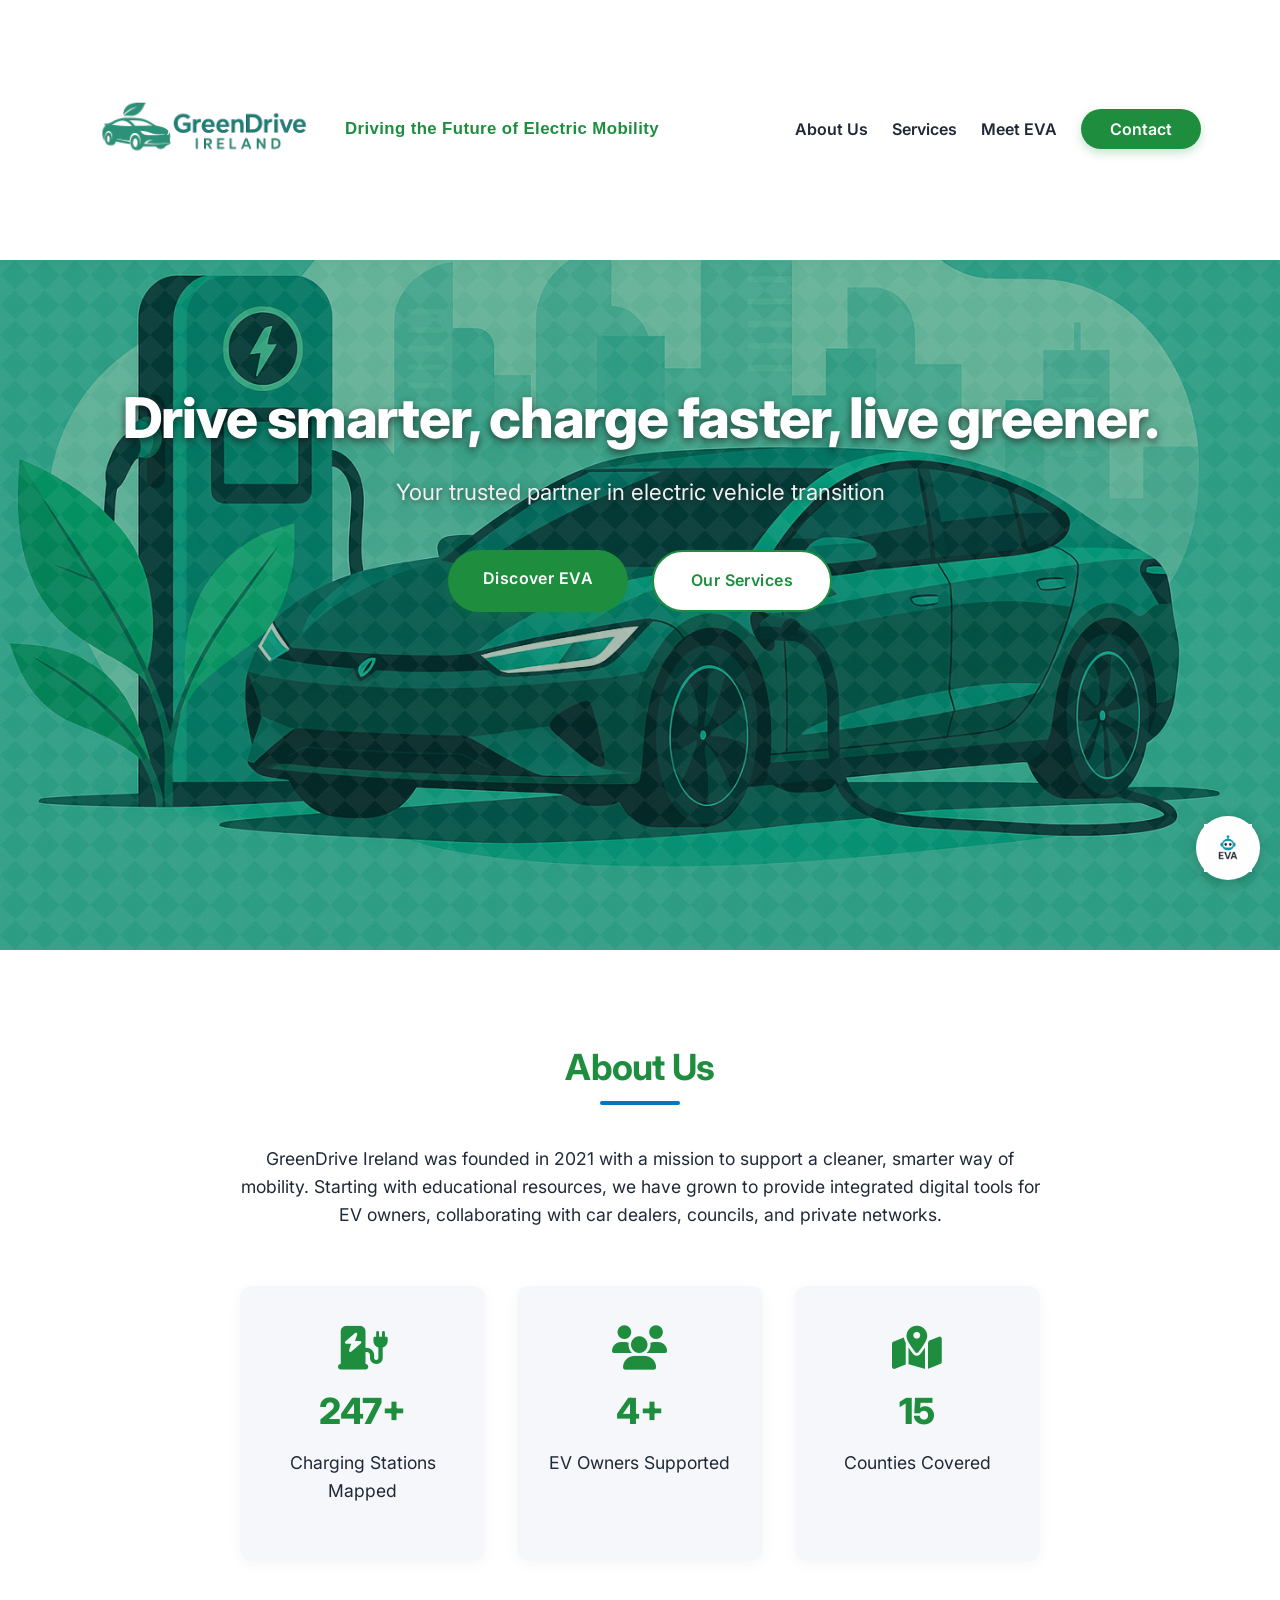
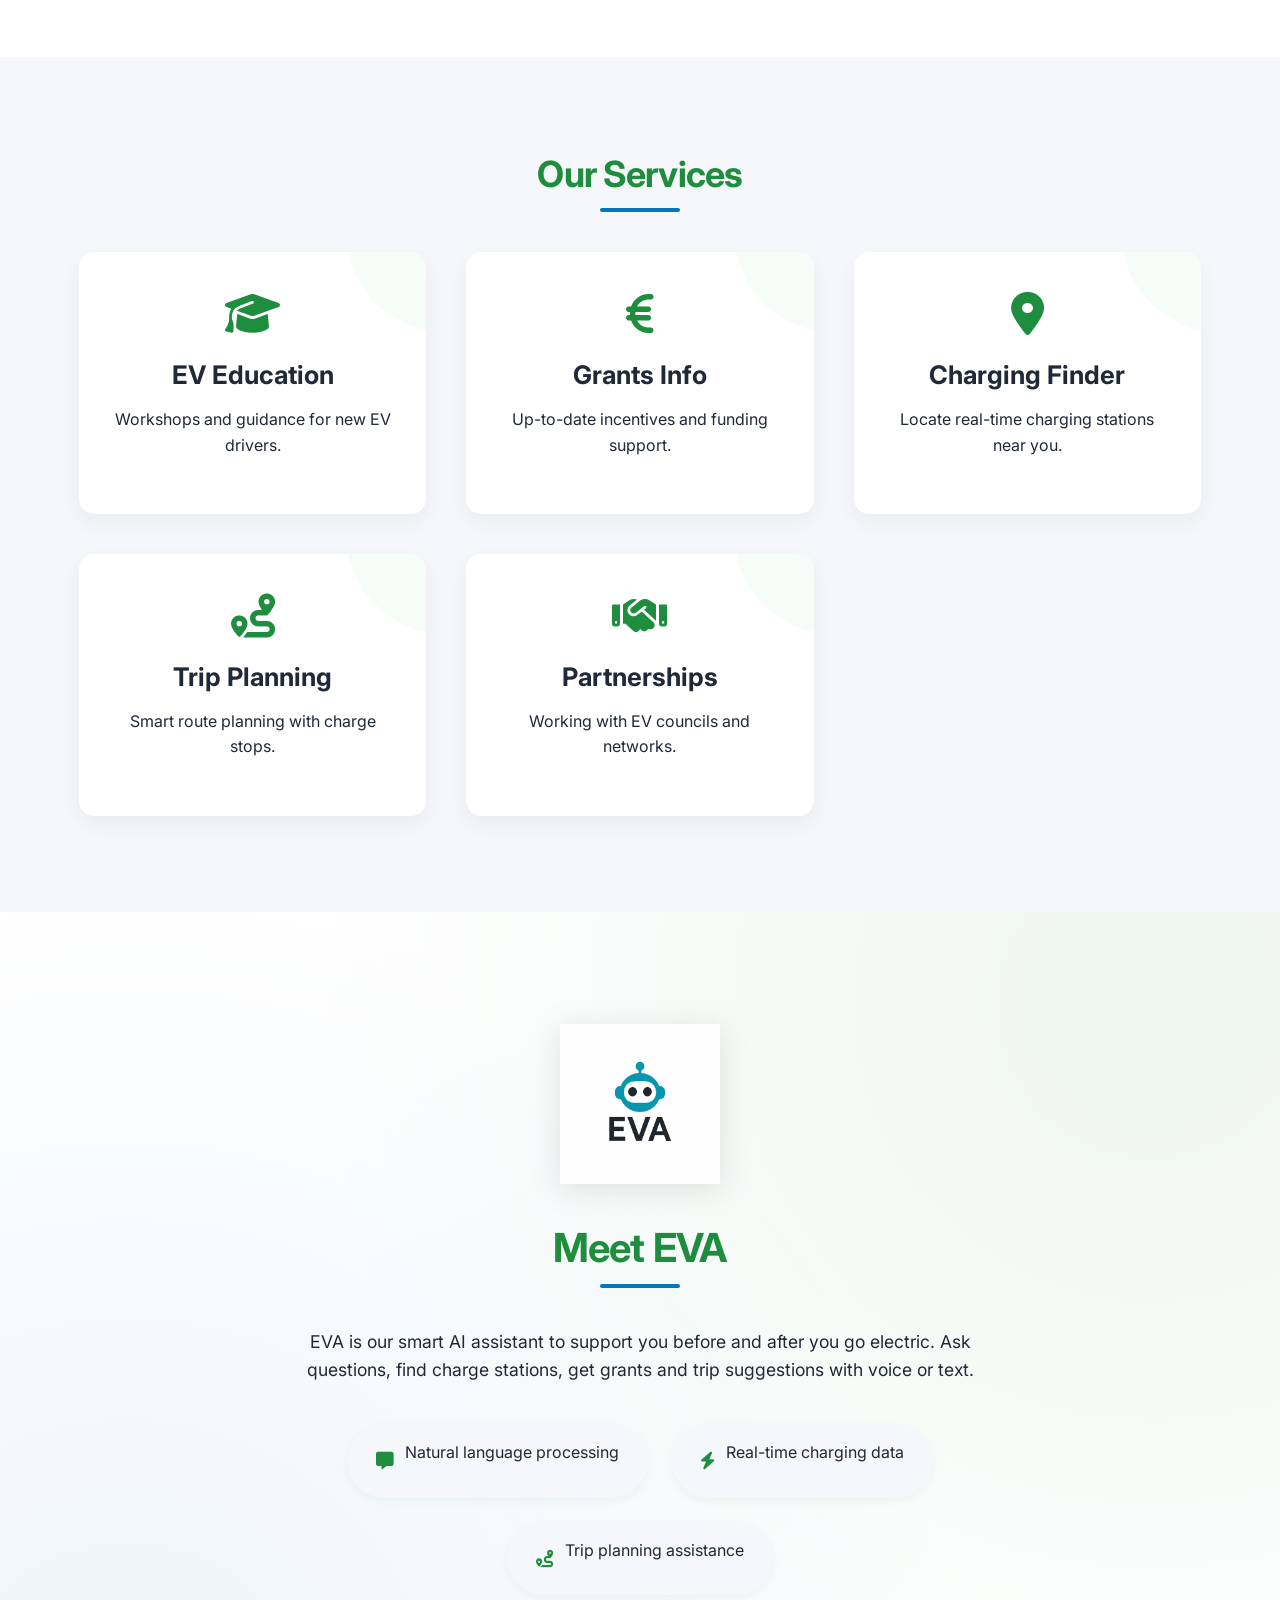
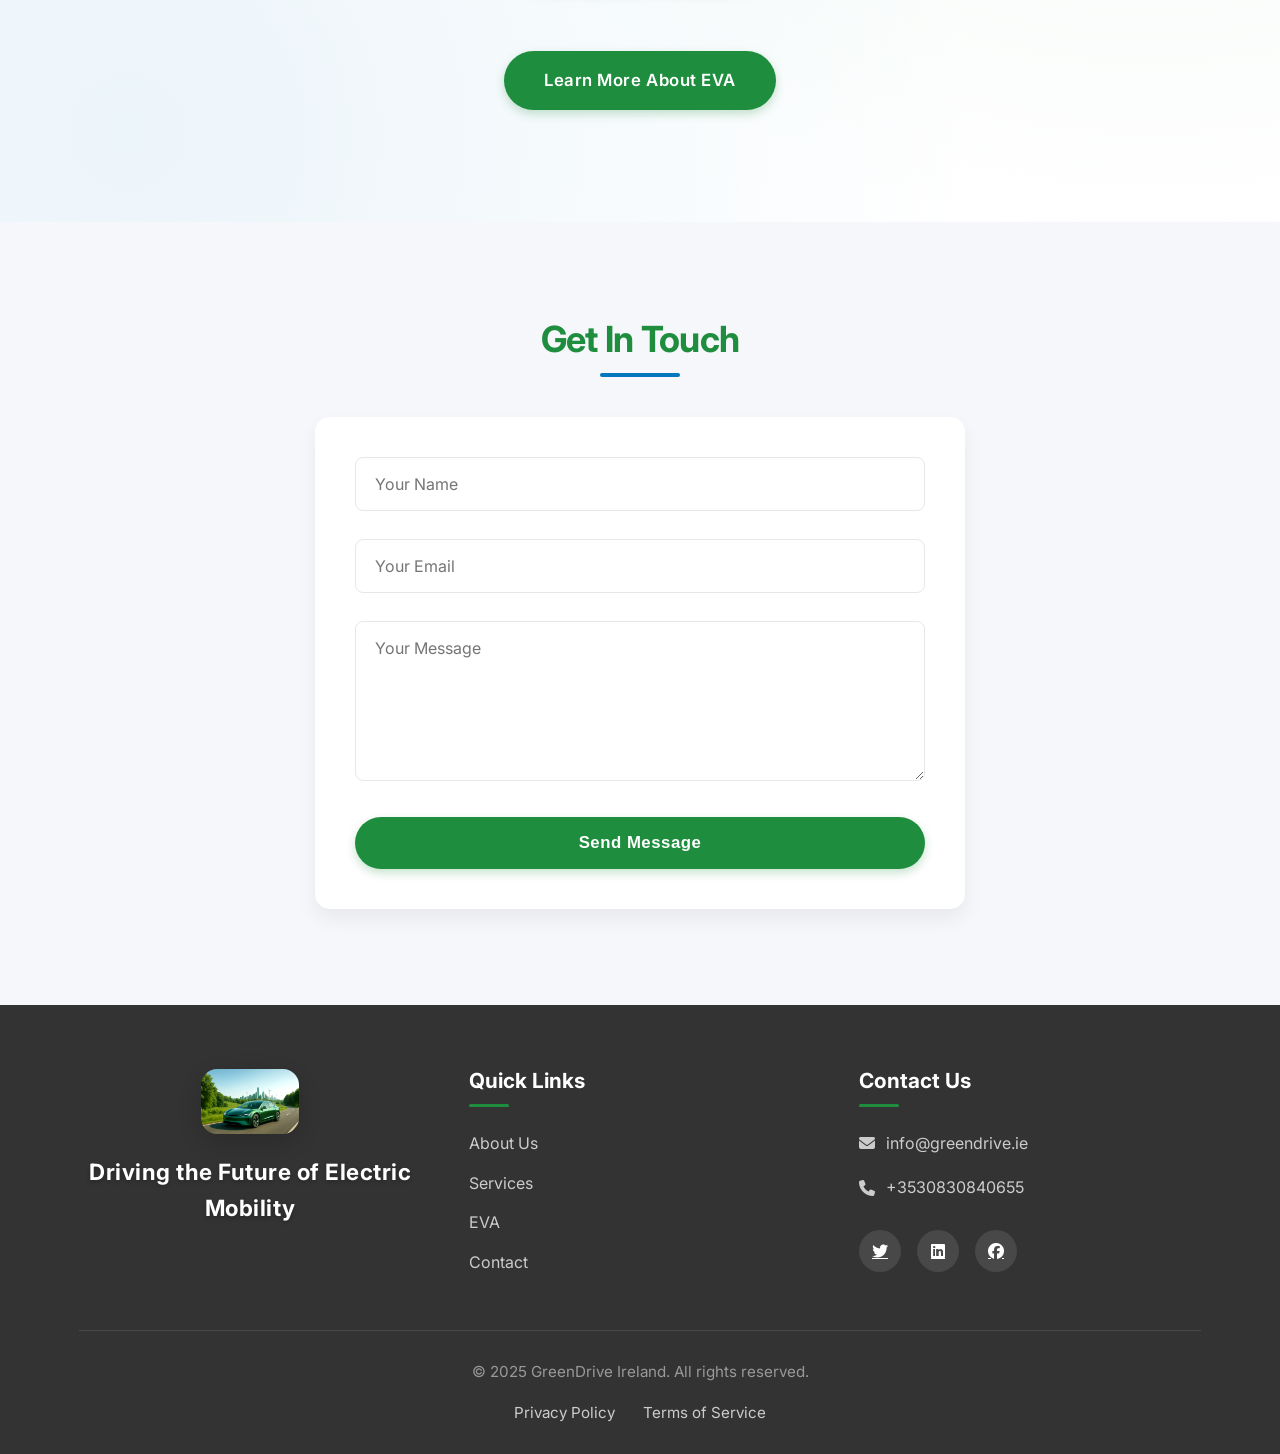
==== frontend/index.html @ 6262138b "First commit" ====
<!DOCTYPE html>
<html lang="en">
<head>
  <meta charset="UTF-8">
  <meta name="viewport" content="width=device-width, initial-scale=1.0">
  <title>GreenDrive Ireland | Electric Mobility Solutions</title>
  <link rel="stylesheet" href="https://cdnjs.cloudflare.com/ajax/libs/font-awesome/6.4.0/css/all.min.css">
  <link href="https://fonts.googleapis.com/css2?family=Inter:wght@400;500;600;700&display=swap" rel="stylesheet">
  <link rel="stylesheet" href="style.css">
</head>
<body>
  <header class="header">
    <div class="container">
      <div class="logo-container">
        <img src="assets/greendrive_logo.png" alt="GreenDrive Ireland Logo" class="logo">
        <div class="title-container">
          <p>Driving the Future of Electric Mobility</p>
        </div>
      </div>
      <button class="menu-toggle" aria-label="Toggle navigation">
        <span></span>
        <span></span>
        <span></span>
      </button>
      <nav class="main-nav">
        <ul>
          <li><a href="#about">About Us</a></li>
          <li><a href="#services">Services</a></li>
          <li><a href="#eva">Meet EVA</a></li>
          <li><a href="#contact" class="nav-cta">Contact</a></li>
        </ul>
      </nav>
    </div>
  </header>

  <main>
    <section class="hero">
      <div class="container">
        <h2 class="hero-title">Drive smarter, charge faster, live greener.</h2>
        <p class="hero-subtitle">Your trusted partner in electric vehicle transition</p>
        <div class="hero-buttons">
          <a href="#eva" class="btn btn-primary">Discover EVA</a>
          <a href="#services" class="btn btn-secondary">Our Services</a> 
        </div>
      </div>
    </section>

    <section id="about" class="section about">
      <div class="container">
        <h2 class="section-title">About Us</h2>
        <div class="about-content">
          <p>GreenDrive Ireland was founded in 2021 with a mission to support a cleaner, smarter way of mobility. Starting with educational resources, we have grown to provide integrated digital tools for EV owners, collaborating with car dealers, councils, and private networks.</p>
          <div class="stats-grid">
            <div class="stat-card">
              <i class="fas fa-charging-station"></i>
              <h3>500+</h3>
              <p>Charging Stations Mapped</p>
            </div>
            <div class="stat-card">
              <i class="fas fa-users"></i>
              <h3>10,000+</h3>
              <p>EV Owners Supported</p>
            </div>
            <div class="stat-card">
              <i class="fas fa-map-marked-alt"></i>
              <h3>32</h3>
              <p>Counties Covered</p>
            </div>
          </div>
        </div>
      </div>
    </section>

    <section id="services" class="section services">
      <div class="container">
        <h2 class="section-title">Our Services</h2>
        <div class="services-grid">
          <div class="service-card">
            <i class="fas fa-graduation-cap"></i>
            <h3>EV Education</h3>
            <p>Workshops and guidance for new EV drivers.</p>
          </div>
          <div class="service-card">
            <i class="fas fa-euro-sign"></i>
            <h3>Grants Info</h3>
            <p>Up-to-date incentives and funding support.</p>
          </div>
          <div class="service-card">
            <i class="fas fa-map-marker-alt"></i>
            <h3>Charging Finder</h3>
            <p>Locate real-time charging stations near you.</p>
          </div>
          <div class="service-card">
            <i class="fas fa-route"></i>
            <h3>Trip Planning</h3>
            <p>Smart route planning with charge stops.</p>
          </div>
          <div class="service-card">
            <i class="fas fa-handshake"></i>
            <h3>Partnerships</h3>
            <p>Working with EV councils and networks.</p>
          </div>
        </div>
      </div>
    </section>

    <section id="eva" class="section eva">
      <div class="container">
        <div class="eva-content">
          <img src="assets/eva-logo.png" alt="EVA AI Assistant" class="eva-logo">
          <h2 class="section-title">Meet EVA</h2>
          <p>EVA is our smart AI assistant to support you before and after you go electric. Ask questions, find charge stations, get grants and trip suggestions with voice or text.</p>
          <div class="eva-features">
            <div class="feature">
              <i class="fas fa-comment-alt"></i>
              <p>Natural language processing</p>
            </div>
            <div class="feature">
              <i class="fas fa-bolt"></i>
              <p>Real-time charging data</p>
            </div>
            <div class="feature">
              <i class="fas fa-route"></i>
              <p>Trip planning assistance</p>
            </div>
          </div>
          
          <a href="javascript:void(0);" class="btn btn-primary" id="eva-faq-toggle">Learn More About EVA</a>

<div id="eva-faqs" class="faq-section">
  <div class="faq-container">
    <div class="faq">
      <button class="faq-question">
        Who is EVA for?
        <span class="faq-icon">+</span>
      </button>
      <div class="faq-answer">
        EVA is perfect for both new and experienced electric vehicle (EV) drivers who want smarter, easier travel.
      </div>
    </div>
    <div class="faq">
      <button class="faq-question">
        What can EVA do for me?
        <span class="faq-icon">+</span>
      </button>
      <div class="faq-answer">
        EVA helps you plan trips, locate charging stations, and discover available grants — all in one place!
      </div>
    </div>
    <div class="faq">
      <button class="faq-question">
        Is EVA free to use?
        <span class="faq-icon">+</span>
      </button>
      <div class="faq-answer">
        Yes! EVA is completely free for all registered GreenDrive Ireland users.
      </div>
    </div>
    <div class="faq">
      <button class="faq-question">
        How do I talk to EVA?
        <span class="faq-icon">+</span>
      </button>
      <div class="faq-answer">
        You can speak or type — just like chatting with a smart friend who knows EVs.
      </div>
    </div>
    <div class="faq">
      <button class="faq-question">
        Can EVA recommend fast chargers nearby?
        <span class="faq-icon">+</span>
      </button>
      <div class="faq-answer">
        Absolutely. EVA can show you the nearest fast-charging points with estimated wait times and costs.
      </div>
    </div>
  </div>
</div>
    </section>

    <section id="contact" class="section contact">
      <div class="container">
        <h2 class="section-title">Get In Touch</h2>
        <form class="contact-form">
          <div class="form-group">
            <input type="text" placeholder="Your Name" required>
          </div>
          <div class="form-group">
            <input type="email" placeholder="Your Email" required>
          </div>
          <div class="form-group">
            <textarea placeholder="Your Message" rows="5" required></textarea>
          </div>
          <button type="submit" class="btn btn-primary">Send Message</button>
        </form>
      </div>
    </section>
  </main>

  <footer class="footer">
    <div class="container">
      <div class="footer-content">
        <div class="footer-logo">
          <img src="assets/footer-banner.png" alt="GreenDrive Visual" class="footer-banner-img">
          <p class="footer-tagline">Driving the Future of Electric Mobility</p>
        </div>        
        <div class="footer-links">
          <h3>Quick Links</h3>
          <ul>
            <li><a href="#about">About Us</a></li>
            <li><a href="#services">Services</a></li>
            <li><a href="#eva">EVA</a></li>
            <li><a href="#contact">Contact</a></li>
          </ul>
        </div>
        <div class="footer-contact">
          <h3>Contact Us</h3>
          <p><i class="fas fa-envelope"></i> info@greendrive.ie</p>
          <p><i class="fas fa-phone"></i> +3530830840655</p>
          <div class="social-links">
            <a href="#"><i class="fab fa-twitter"></i></a>
            <a href="#"><i class="fab fa-linkedin"></i></a>
            <a href="#"><i class="fab fa-facebook"></i></a>
          </div>
        </div>
      </div>
      <div class="footer-bottom">
        <p>&copy; 2025 GreenDrive Ireland. All rights reserved.</p>
        <div class="legal-links">
          <a href="#">Privacy Policy</a>
          <a href="#">Terms of Service</a>
        </div>
      </div>
    </div>
  </footer>

  <button class="scroll-top" aria-label="Scroll to top">
    <i class="fas fa-arrow-up"></i>
  </button>

  <script src="script.js"></script>
  <script>
    document.addEventListener('DOMContentLoaded', function () {
      const faqToggle = document.getElementById('eva-faq-toggle');
      const faqSection = document.getElementById('eva-faqs');
  
      if (faqToggle && faqSection) {
        faqToggle.addEventListener('click', function (e) {
          e.preventDefault();
          faqSection.classList.toggle('visible');
  
          if (faqSection.classList.contains('visible')) {
            faqSection.scrollIntoView({ behavior: 'smooth', block: 'start' });
          }
        });
      }
  
      // Acordeón
      const allFaqs = document.querySelectorAll('.faq');
  
      allFaqs.forEach(faq => {
        const btn = faq.querySelector('.faq-question');
  
        btn.addEventListener('click', () => {
          allFaqs.forEach(f => {
            if (f !== faq) f.classList.remove('open');
          });
  
          faq.classList.toggle('open');
        });
      });
    });
  </script> 
  <!-- EVA Chatbot Widget -->
  <div id="eva-widget">
  <button id="eva-toggle-btn" class="chatbot-toggle">
    <img src="eva-chatbot/assets/eva-bot-logo.png" alt="Chat EVA" />
  </button>

  <div id="eva-chat-window">
    <iframe src="eva-chatbot/index.html" frameborder="0"></iframe>
    <button id="eva-close-btn">×</button>
  </div>
</div>
<script>
  const evaToggleBtn = document.getElementById("eva-toggle-btn");
  const evaChatWindow = document.getElementById("eva-chat-window");
  const evaCloseBtn = document.getElementById("eva-close-btn");

  evaToggleBtn.addEventListener("click", () => {
    evaChatWindow.style.display = "block";
  });

  evaCloseBtn.addEventListener("click", () => {
    evaChatWindow.style.display = "none";
  });
</script>
</body>
</html>
---- frontend/style.css ----
/* ===== RESET & BASE STYLES ===== */
:root {
  /* Paleta de colores mejorada con mejor contraste */
  --primary-green: #1e8e3e;     /* Verde principal más vibrante */
  --dark-green: #0d652d;        /* Verde oscuro para hover */
  --light-green: #a7e3b4;       /* Verde claro con más luminosidad */
  --accent-blue: #0277bd;       /* Azul acento más profundo */
  --white: #ffffff;
  --light-gray: #f5f7fa;        /* Gris claro más fresco */
  --mid-gray: #e0e5ec;          /* Gris medio para detalles */
  --dark-gray: #333333;
  --text-color: #1f2937;        /* Color de texto ligeramente más oscuro para mejor contraste */
  --box-shadow: 0 6px 12px rgba(0, 0, 0, 0.08);  /* Sombra más sutil */
  --card-shadow: 0 10px 20px rgba(0, 0, 0, 0.06); /* Sombra para tarjetas */
  --transition: all 0.3s ease;
}

* {
  margin: 0;
  padding: 0;
  box-sizing: border-box;
}

body {
  font-family: 'Inter', sans-serif;
  line-height: 1.6;
  color: var(--text-color);
  background-color: var(--white);
  overflow-x: hidden;
}

.container {
  width: 90%;
  max-width: 1200px;
  margin: 0 auto;
  padding: 0 15px;
}

img {
  max-width: 100%;
  height: auto;
}

/* ===== TYPOGRAPHY ===== */
h1, h2, h3, h4 {
  font-weight: 700;
  line-height: 1.2;
  margin-bottom: 1rem;
}

p {
  margin-bottom: 1rem;
}

.section-title {
  font-size: 2.25rem;  /* Título ligeramente más grande */
  color: var(--primary-green);
  text-align: center;
  margin-bottom: 2.5rem;
  position: relative;
  letter-spacing: -0.02em;  /* Espaciado de letras más ajustado */
}

.section-title::after {
  content: '';
  display: block;
  width: 80px;
  height: 4px;
  background: var(--accent-blue);
  margin: 0.75rem auto 0;  /* Pequeño ajuste del espaciado */
  border-radius: 2px;  /* Bordes redondeados en la línea */
}

/* ===== BUTTONS ===== */
.btn {
  display: inline-block;
  padding: 0.9rem 2rem;  /* Botones ligeramente más grandes */
  border-radius: 50px;
  font-weight: 600;
  text-decoration: none;
  transition: var(--transition);
  text-align: center;
  border: none;
  cursor: pointer;
  letter-spacing: 0.03em;  /* Ligero espaciado de letras */
}

.btn-primary {
  background-color: var(--primary-green);
  color: var(--white);
  box-shadow: 0 4px 10px rgba(30, 142, 62, 0.25);  /* Sombra del color primario */
}

.btn-primary:hover {
  background-color: var(--dark-green);
  transform: translateY(-2px);
  box-shadow: 0 6px 12px rgba(30, 142, 62, 0.35);  /* Sombra más fuerte en hover */
}

.btn-secondary {
  background-color: var(--white);
  color: var(--primary-green);
  border: 2px solid var(--primary-green);
}

.btn-secondary:hover {
  background-color: var(--primary-green);
  color: var(--white);
  transform: translateY(-2px);
  box-shadow: var(--box-shadow);
}

/* ===== HEADER ===== */
.header {
  background-color: var(--white);
  box-shadow: 0 2px 10px rgba(0, 0, 0, 0.06);
  position: fixed;
  width: 100%;
  top: 0;
  z-index: 1000;
  padding: 0.3rem 0; /* ⬅️ antes era 1rem */
}


.header .container {
  display: flex;
  justify-content: space-between;
  align-items: center;
}

.logo-container {
  display: flex;
  align-items: center;
  gap: 1rem;
}

.logo {
  height: 250px;  /* Logo más grande */
  width: auto;
  transition: var(--transition);
}

.logo:hover {
  transform: scale(1.05);  /* Ligero efecto de escala en hover */
}

.title-container h1 {
  font-size: 1.7rem;  /* Título de empresa más grande */
  margin-bottom: 0.2rem;
  color: var(--primary-green);
  font-weight: 700;  /* Un poco más bold */
}

.title-container p {
  font-family: 'Poppins', sans-serif;
  font-size: 1.05rem;
  color: var(--primary-green);
  font-weight: 600;
  margin-bottom: 0;
  letter-spacing: 0.4px;
  opacity: 1;
}

.menu-toggle {
  display: none;
  background: none;
  border: none;
  cursor: pointer;
  padding: 0.5rem;
  z-index: 1001;
}

.menu-toggle span {
  display: block;
  width: 25px;
  height: 3px;
  background-color: var(--primary-green);
  margin: 4px 0;
  transition: var(--transition);
}

.main-nav ul {
  display: flex;
  list-style: none;
  gap: 1.5rem;
}

.main-nav a {
  text-decoration: none;
  color: var(--text-color);
  font-weight: 600;
  transition: var(--transition);
  padding: 0.5rem 0;
  position: relative;
}

.main-nav a:hover {
  color: var(--primary-green);
}

.main-nav a::after {
  content: '';
  position: absolute;
  bottom: 0;
  left: 0;
  width: 0;
  height: 2px;
  background-color: var(--primary-green);
  transition: var(--transition);
}

.main-nav a:hover::after {
  width: 100%;
}

.nav-cta {
  background-color: var(--primary-green);
  color: var(--white) !important;
  padding: 0.6rem 1.8rem !important;  /* Botón CTA más grande */
  border-radius: 50px;
  box-shadow: 0 4px 10px rgba(30, 142, 62, 0.25);  /* Sombra sutil */
}

.nav-cta:hover {
  background-color: var(--dark-green);
  transform: translateY(-2px);
}

.nav-cta::after {
  display: none;
}

/* ===== HERO SECTION ===== */
.hero {
  background: linear-gradient(rgba(10, 60, 25, 0.35), rgba(10, 60, 25, 0.35)), 
              url('assets/hero-bg.jpg') center/cover no-repeat;
  color: var(--white);
  text-align: center;
  min-height: 100vh; /* 🆕 Para que todo esté centrado verticalmente */
  display: flex;
  align-items: center;
  justify-content: center;
  padding: 0 1rem;
  margin-top: 50px;
  position: relative;
}

/* Efecto de patrón sutil en el fondo */
.hero::before {
  content: '';
  position: absolute;
  top: 0;
  left: 0;
  width: 100%;
  height: 100%;
  background-image: 
    linear-gradient(45deg, rgba(255,255,255,0.05) 25%, transparent 25%), 
    linear-gradient(-45deg, rgba(255,255,255,0.05) 25%, transparent 25%), 
    linear-gradient(45deg, transparent 75%, rgba(255,255,255,0.05) 75%), 
    linear-gradient(-45deg, transparent 75%, rgba(255,255,255,0.05) 75%);
  background-size: 30px 30px;
  z-index: 1;
}

.hero .container {
  position: relative;
  z-index: 2;
}

.hero-title {
  font-size: 3.5rem;
  font-weight: 800;
  color: #ffffff;
  letter-spacing: -0.02em;
  line-height: 1.1;
  text-shadow: 0 3px 8px rgba(0, 0, 0, 0.6);
  margin-bottom: 1.5rem;
}

.hero-subtitle {
  font-size: 1.4rem;
  font-weight: 400;
  color: #f0f0f0;
  text-shadow: 0 2px 6px rgba(0, 0, 0, 0.5);
  margin-bottom: 2.5rem;
}



.hero-buttons {
  display: flex;
  justify-content: center;
  gap: 1.5rem;
  animation: fadeIn 1s ease-out 0.6s forwards;
  opacity: 0;
}

.hero-buttons .btn {
  min-width: 180px;  /* Botones de ancho mínimo fijo */
  padding: 1rem 2rem;  /* Botones más grandes */
}

@keyframes fadeInDown {
  from {
    opacity: 0;
    transform: translateY(-30px);
  }
  to {
    opacity: 1;
    transform: translateY(0);
  }
}

@keyframes fadeInUp {
  from {
    opacity: 0;
    transform: translateY(30px);
  }
  to {
    opacity: 1;
    transform: translateY(0);
  }
}

@keyframes fadeIn {
  from {
    opacity: 0;
  }
  to {
    opacity: 1;
  }
}

/* ===== ABOUT SECTION ===== */
.about {
  padding: 6rem 0;  /* Más padding vertical */
  background-color: var(--white);
}

.about-content {
  max-width: 800px;
  margin: 0 auto;
  text-align: center;
  font-size: 1.1rem;
}

.stats-grid {
  display: grid;
  grid-template-columns: repeat(auto-fit, minmax(220px, 1fr));
  gap: 2rem;
  margin-top: 3.5rem;
}

.stat-card {
  background-color: var(--light-gray);
  padding: 2.5rem 2rem;  /* Más padding */
  border-radius: 12px;  /* Bordes más redondeados */
  text-align: center;
  transition: var(--transition);
  box-shadow: 0 3px 15px rgba(0, 0, 0, 0.04);  /* Sombra inicial sutil */
}

.stat-card:hover {
  transform: translateY(-7px);
  box-shadow: var(--card-shadow);
}

.stat-card i {
  font-size: 2.75rem;
  color: var(--primary-green);
  margin-bottom: 1.25rem;
}

.stat-card h3 {
  font-size: 2.25rem;
  color: var(--primary-green);
  font-weight: 800;  /* Más negrita */
}

/* ===== SERVICES SECTION ===== */
.services {
  padding: 6rem 0;
  background-color: var(--light-gray);
}

.services-grid {
  display: grid;
  grid-template-columns: repeat(auto-fit, minmax(280px, 1fr));
  gap: 2.5rem;  /* Más espacio entre tarjetas */
}

.service-card {
  background-color: var(--white);
  padding: 2.5rem 2rem;  /* Más padding */
  border-radius: 15px;  /* Bordes más redondeados */
  text-align: center;
  transition: var(--transition);
  box-shadow: 0 8px 20px rgba(0, 0, 0, 0.05);  /* Sombra más pronunciada */
  position: relative;
  overflow: hidden;
}

/* Decoración sutil de fondo para las tarjetas */
.service-card::before {
  content: '';
  position: absolute;
  top: -120px;
  right: -120px;
  width: 200px;
  height: 200px;
  background-color: var(--light-green);
  opacity: 0.1;
  border-radius: 50%;
  z-index: 0;
  transition: var(--transition);
}

.service-card:hover::before {
  transform: scale(1.2);
}

.service-card:hover {
  transform: translateY(-10px);
  box-shadow: 0 15px 30px rgba(0, 0, 0, 0.1);
}

.service-card i {
  font-size: 2.75rem;
  color: var(--primary-green);
  margin-bottom: 1.5rem;
  position: relative;
  z-index: 1;
}

.service-card h3 {
  font-size: 1.6rem;
  margin-bottom: 1rem;
  position: relative;
  z-index: 1;
}

.service-card p {
  position: relative;
  z-index: 1;
}

/* ===== EVA SECTION ===== */
.eva {
  padding: 7rem 0;  /* Sección más espaciada */
  background-color: var(--white);
  position: relative;
  overflow: hidden;
}

/* Fondo decorativo para la sección EVA */
.eva::before {
  content: '';
  position: absolute;
  top: 0;
  left: 0;
  width: 100%;
  height: 100%;
  background: radial-gradient(circle at 90% 10%, rgba(30, 142, 62, 0.08) 0%, rgba(255, 255, 255, 0) 60%),
              radial-gradient(circle at 10% 90%, rgba(2, 119, 189, 0.08) 0%, rgba(255, 255, 255, 0) 60%);
  pointer-events: none;
}

.eva-content {
  max-width: 800px;
  margin: 0 auto;
  text-align: center;
  position: relative;
  z-index: 2;
}

.eva-logo {
  height: 160px;  /* Logo EVA más grande y destacado */
  margin-bottom: 2rem;
  filter: drop-shadow(0 5px 15px rgba(0, 0, 0, 0.1));  /* Sombra sutil */
  transition: var(--transition);
}

.eva-logo:hover {
  transform: translateY(-5px);
  filter: drop-shadow(0 8px 20px rgba(0, 0, 0, 0.15));
}

.eva-content .section-title {
  font-size: 2.5rem;  /* Título más grande */
}

.eva-content > p {
  font-size: 1.1rem;
  max-width: 700px;
  margin-left: auto;
  margin-right: auto;
  margin-bottom: 2rem;
}

.eva-features {
  display: flex;
  justify-content: center;
  gap: 1.5rem;
  margin: 2.5rem 0;
  flex-wrap: wrap;
}

.feature {
  display: flex;
  align-items: center;
  gap: 0.7rem;
  background-color: var(--light-gray);
  padding: 1rem 1.8rem;
  border-radius: 50px;
  box-shadow: 0 3px 10px rgba(0, 0, 0, 0.04);
  transition: var(--transition);
}

.feature:hover {
  transform: translateY(-3px);
  box-shadow: 0 5px 15px rgba(0, 0, 0, 0.08);
}

.feature i {
  color: var(--primary-green);
  font-size: 1.1rem;
}

.eva-content .btn-primary {
  padding: 1rem 2.5rem;  /* Botón más grande */
  font-size: 1.05rem;  /* Texto ligeramente más grande */
  margin-top: 1rem;
}

/* ===== CONTACT SECTION ===== */
.contact {
  padding: 6rem 0;
  background-color: var(--light-gray);
}

.contact-form {
  max-width: 650px;  /* Formulario ligeramente más ancho */
  margin: 0 auto;
  background-color: var(--white);
  padding: 2.5rem;  /* Más padding */
  border-radius: 15px;  /* Bordes más redondeados */
  box-shadow: var(--card-shadow);
}

.form-group {
  margin-bottom: 1.75rem;
}

.form-group input,
.form-group textarea {
  width: 100%;
  padding: 1rem 1.2rem;  /* Campos más grandes */
  border: 1px solid #e5e7eb;  /* Borde un poco más claro */
  border-radius: 8px;  /* Bordes más redondeados */
  font-family: 'Inter', sans-serif;
  transition: var(--transition);
  font-size: 1rem;  /* Texto más grande */
}

.form-group input:focus,
.form-group textarea:focus {
  outline: none;
  border-color: var(--primary-green);
  box-shadow: 0 0 0 3px rgba(30, 142, 62, 0.2);
}

.form-group textarea {
  resize: vertical;
  min-height: 160px;
}

.contact-form .btn-primary {
  padding: 1rem 2rem;
  width: 100%;  /* Botón a todo el ancho */
  font-size: 1.05rem;
}

/* ===== FOOTER ===== */
.footer {
  background-color: var(--dark-gray);
  color: var(--white);
  padding: 4rem 0 0;  /* Más espacio en la parte superior */
}

.footer-content {
  display: grid;
  grid-template-columns: repeat(auto-fit, minmax(250px, 1fr));
  gap: 3rem;  /* Más espacio entre columnas */
  margin-bottom: 2.5rem;
}

.footer-logo img {
  height: 65px;  /* Logo más grande */
  margin-bottom: 1.25rem;
  filter: brightness(1.1);  /* Un poco más brillante */
}

.footer-links h3,
.footer-contact h3 {
  font-size: 1.3rem;
  margin-bottom: 1.5rem;
  color: var(--white);
  position: relative;
  padding-bottom: 0.8rem;
}

/* Decoración de línea bajo los títulos del footer */
.footer-links h3::after,
.footer-contact h3::after {
  content: '';
  position: absolute;
  bottom: 0;
  left: 0;
  width: 40px;
  height: 3px;
  background-color: var(--primary-green);
  border-radius: 2px;
}

.footer-links ul {
  list-style: none;
}

.footer-links li {
  margin-bottom: 0.9rem;
}

.footer-links a {
  color: #ccc;
  text-decoration: none;
  transition: var(--transition);
  padding-left: 0;  /* Reset */
}

.footer-links a:hover {
  color: var(--white);
  padding-left: 5px;
}

.footer-contact p {
  display: flex;
  align-items: center;
  gap: 0.7rem;
  margin-bottom: 1.2rem;
  color: #ccc;
}

.social-links {
  display: flex;
  gap: 1rem;
  margin-top: 1.8rem;
}

.social-links a {
  color: var(--white);
  background-color: rgba(255, 255, 255, 0.1);
  width: 42px;  /* Iconos sociales más grandes */
  height: 42px;
  border-radius: 50%;
  display: flex;
  align-items: center;
  justify-content: center;
  transition: var(--transition);
}

.social-links a:hover {
  background-color: var(--primary-green);
  transform: translateY(-3px);
}

.footer-bottom {
  border-top: 1px solid rgba(255, 255, 255, 0.1);
  padding: 1.8rem 0;  /* Más padding */
  text-align: center;
  font-size: 0.95rem;
  color: #999;
}

.legal-links {
  margin-top: 0.75rem;
}

.legal-links a {
  color: #ccc;
  text-decoration: none;
  margin: 0 0.75rem;
  transition: var(--transition);
}

.legal-links a:hover {
  color: var(--white);
}

/* ===== SCROLL TO TOP ===== */
.scroll-top {
  position: fixed;
  bottom: 30px;
  right: 30px;
  width: 55px;  /* Botón más grande */
  height: 55px;
  border-radius: 50%;
  background-color: var(--primary-green);
  color: var(--white);
  border: none;
  cursor: pointer;
  display: flex;
  align-items: center;
  justify-content: center;
  box-shadow: 0 4px 15px rgba(0, 0, 0, 0.2);  /* Sombra más visible */
  opacity: 0;
  visibility: hidden;
  transition: var(--transition);
  z-index: 999;
}

.scroll-top.active {
  opacity: 1;
  visibility: visible;
}

.scroll-top:hover {
  background-color: var(--dark-green);
  transform: translateY(-5px);
  box-shadow: 0 8px 20px rgba(0, 0, 0, 0.25);
}

.scroll-top i {
  font-size: 1.25rem;
}

/* ===== ANIMATIONS ===== */
.section {
  opacity: 0;
  transform: translateY(30px);
  transition: opacity 0.8s ease-out, transform 0.8s ease-out;  /* Animación más suave */
}

.section.visible {
  opacity: 1;
  transform: translateY(0);
}

/* ===== RESPONSIVE DESIGN ===== */
@media (max-width: 992px) {
  .hero-title {
    font-size: 2.75rem;
  }
  
  .hero-subtitle {
    font-size: 1.3rem;
  }
  
  .eva-logo {
    height: 220px;
  }
}

@media (max-width: 768px) {
  .header {
    padding: 1rem 0;
  }
  
  .menu-toggle {
    display: block;
  }
  
  .main-nav {
    position: fixed;
    top: 0;
    right: -100%;
    width: 80%;
    max-width: 300px;
    height: 100vh;
    background-color: var(--white);
    box-shadow: -5px 0 15px rgba(0, 0, 0, 0.1);
    transition: var(--transition);
    padding: 6rem 2rem 2rem;
    z-index: 1000;
  }
  
  .main-nav.active {
    right: 0;
  }
  
  .main-nav ul {
    flex-direction: column;
    gap: 1rem;
  }
  
  .menu-toggle.active span:nth-child(1) {
    transform: rotate(45deg) translate(5px, 5px);
  }
  
  .menu-toggle.active span:nth-child(2) {
    opacity: 0;
  }
  
  .menu-toggle.active span:nth-child(3) {
    transform: rotate(-45deg) translate(7px, -6px);
  }
  
  .hero {
    background: linear-gradient(rgba(19, 106, 45, 0.6), rgba(19, 106, 45, 0.6)), 
                url('assets/hero-bg.jpg') center/cover no-repeat;
    color: var(--white);
    text-align: center;
    padding: 13rem 0 9rem;
    margin-top: 70px;
    position: relative;
    overflow: hidden;
  }  
  
  .hero-title {
    font-size: 2.2rem;
  }
  
  .hero-subtitle {
    font-size: 1.2rem;
  }
  
  .hero-buttons {
    flex-direction: column;
    gap: 1rem;
    max-width: 300px;
    margin-left: auto;
    margin-right: auto;
  }
  
  .btn {
    width: 100%;
  }
  
  .section-title {
    font-size: 2rem;
  }
  
  .eva-logo {
    height: 200px;
  }
  
  .footer-links h3::after,
  .footer-contact h3::after {
    margin: 0 auto;
    left: 0;
    right: 0;
  }
}

@media (max-width: 576px) {
  .hero-title {
    font-size: 1.9rem;
  }
  
  .stats-grid {
    grid-template-columns: 1fr;
  }
  
  .footer-content {
    grid-template-columns: 1fr;
    text-align: center;
  }
  
  .social-links {
    justify-content: center;
  }
  
  .footer-logo img {
    margin: 0 auto 1.5rem;
  }
  
  .footer-links h3::after,
  .footer-contact h3::after {
    left: 50%;
    transform: translateX(-50%);
  }
}
/* ===== FAQ ACCORDION ===== */
.faq-container {
  max-width: 800px;
  margin: 3rem auto 0;
  text-align: left;
}

.faq {
  margin-bottom: 1rem;
  border-radius: 12px;
  background-color: var(--light-gray);
  box-shadow: var(--box-shadow);
  overflow: hidden;
  transition: var(--transition);
}

.faq-question {
  width: 100%;
  background: none;
  border: none;
  padding: 1.25rem 1.5rem;
  font-size: 1.1rem;
  font-weight: 600;
  color: var(--text-color);
  text-align: left;
  display: flex;
  justify-content: space-between;
  align-items: center;
  cursor: pointer;
}

.faq-icon {
  font-size: 1.5rem;
  color: var(--primary-green);
  transition: var(--transition);
}

.faq-answer {
  display: none;
  padding: 0 1.5rem 1.25rem;
  font-size: 1rem;
  color: var(--text-color);
  background-color: var(--white);
  line-height: 1.6;
}

.faq.open .faq-answer {
  display: block;
}

.faq.open .faq-icon {
  transform: rotate(45deg);
}
.footer-banner-img {
  width: auto;
  max-width: 100%;
  max-height: 220px;
  display: block;
  margin: 0 auto 1rem;
  border-radius: 16px;
  box-shadow: 0 8px 30px rgba(0, 0, 0, 0.2);
  object-fit: contain;
}

.footer-tagline {
  font-size: 1.4rem;
  font-weight: 700;
  color: var(--white);
  text-align: center;
  font-family: 'Inter', sans-serif;
  letter-spacing: 0.5px;
  text-shadow: 0 2px 4px rgba(0,0,0,0.25);
}
.custom-alert {
  position: fixed;
  bottom: 30px;
  right: 30px;
  background-color: var(--primary-green);
  color: white;
  padding: 1rem 1.5rem;
  border-radius: 12px;
  box-shadow: 0 8px 20px rgba(0, 0, 0, 0.2);
  opacity: 0;
  transform: translateY(20px);
  transition: all 0.3s ease-in-out;
  z-index: 9999;
  font-size: 1rem;
  max-width: 320px;
  line-height: 1.5;
  font-weight: 500;
  font-family: 'Inter', sans-serif;
}

.custom-alert.show {
  opacity: 1;
  transform: translateY(0);
}
/* ==== FAQs Section ==== */
.faq-section {
  margin-top: 2rem;
  display: none;
}

.faq-section.visible {
  display: block;
}

.faq-container {
  max-width: 800px;
  margin: 0 auto;
  display: flex;
  flex-direction: column;
  gap: 1.2rem;
}

/* Caja completa de cada pregunta/respuesta */
.faq {
  background-color: var(--light-gray);
  border-radius: 12px;
  box-shadow: 0 4px 15px rgba(0,0,0,0.05);
  overflow: hidden;
  transition: var(--transition);
}

/* Botón de la pregunta */
.faq-question {
  width: 100%;
  background-color: transparent;
  border: none;
  outline: none;
  padding: 1.2rem 1.5rem;
  font-size: 1.05rem;
  font-weight: 600;
  text-align: left;
  cursor: pointer;
  position: relative;
  color: var(--text-color);
  display: flex;
  justify-content: space-between;
  align-items: center;
}

/* Ícono + que gira */
.faq-icon {
  font-size: 1.5rem;
  color: var(--primary-green);
  transition: transform 0.3s ease;
}

.faq.open .faq-icon {
  transform: rotate(45deg);
}

/* Respuesta oculta por defecto */
.faq-answer {
  padding: 0 1.5rem 1.2rem;
  font-size: 1rem;
  color: var(--text-color);
  display: none;
  line-height: 1.6;
  animation: fadeIn 0.3s ease-in-out;
}

.faq.open .faq-answer {
  display: block;
}

/* Animación suave de respuesta */
@keyframes fadeIn {
  from {
    opacity: 0;
    transform: translateY(-5px);
  }
  to {
    opacity: 1;
    transform: translateY(0);
  }
}
.faq-section {
  display: none;
  margin-top: 2rem;
}
.faq-section.visible {
  display: block;
}
.faq.open .faq-answer {
  display: block;
}
.faq-answer {
  display: none;
}
/* EVA Chatbot Floating Widget */
#eva-widget {
  position: fixed;
  bottom: 20px;
  right: 20px;
  z-index: 9999;
}

#eva-toggle-btn {
  width: 64px;
  height: 64px;
  border-radius: 50%;
  border: none;
  background-color: #ffffff;
  box-shadow: 0 4px 14px rgba(0, 0, 0, 0.2);
  cursor: pointer;
  padding: 0;
  display: flex;
  align-items: center;
  justify-content: center;
}

#eva-toggle-btn img {
  width: 48px;
  height: 48px;
}

#eva-chat-window {
  position: fixed;
  bottom: 100px;
  right: 20px;
  width: 370px;
  height: 580px;
  display: none;
  box-shadow: 0 8px 20px rgba(0, 0, 0, 0.25);
  border-radius: 15px;
  overflow: hidden;
  background: white;
}

#eva-chat-window iframe {
  width: 100%;
  height: 100%;
  border: none;
}

#eva-close-btn {
  position: absolute;
  top: 8px;
  right: 12px;
  background: transparent;
  border: none;
  font-size: 1.5rem;
  color: #555;
  cursor: pointer;
  z-index: 10;
}
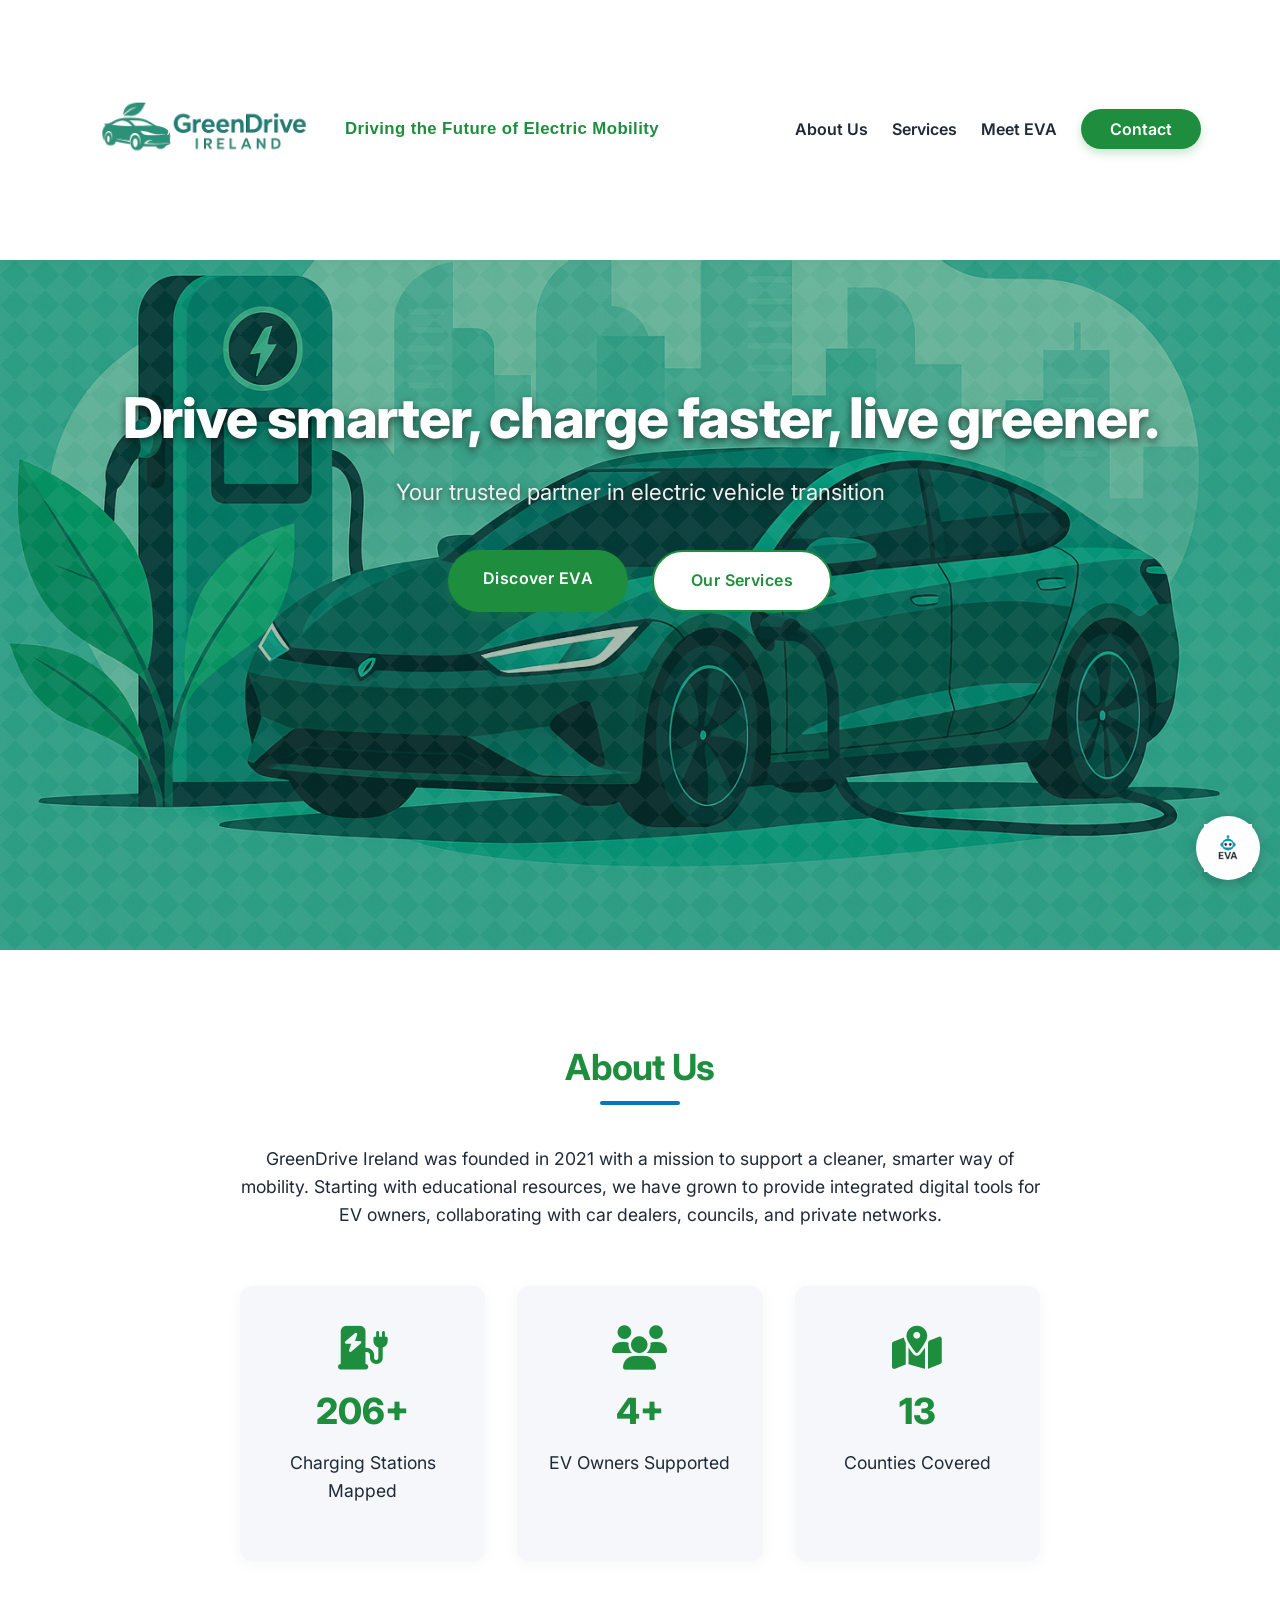
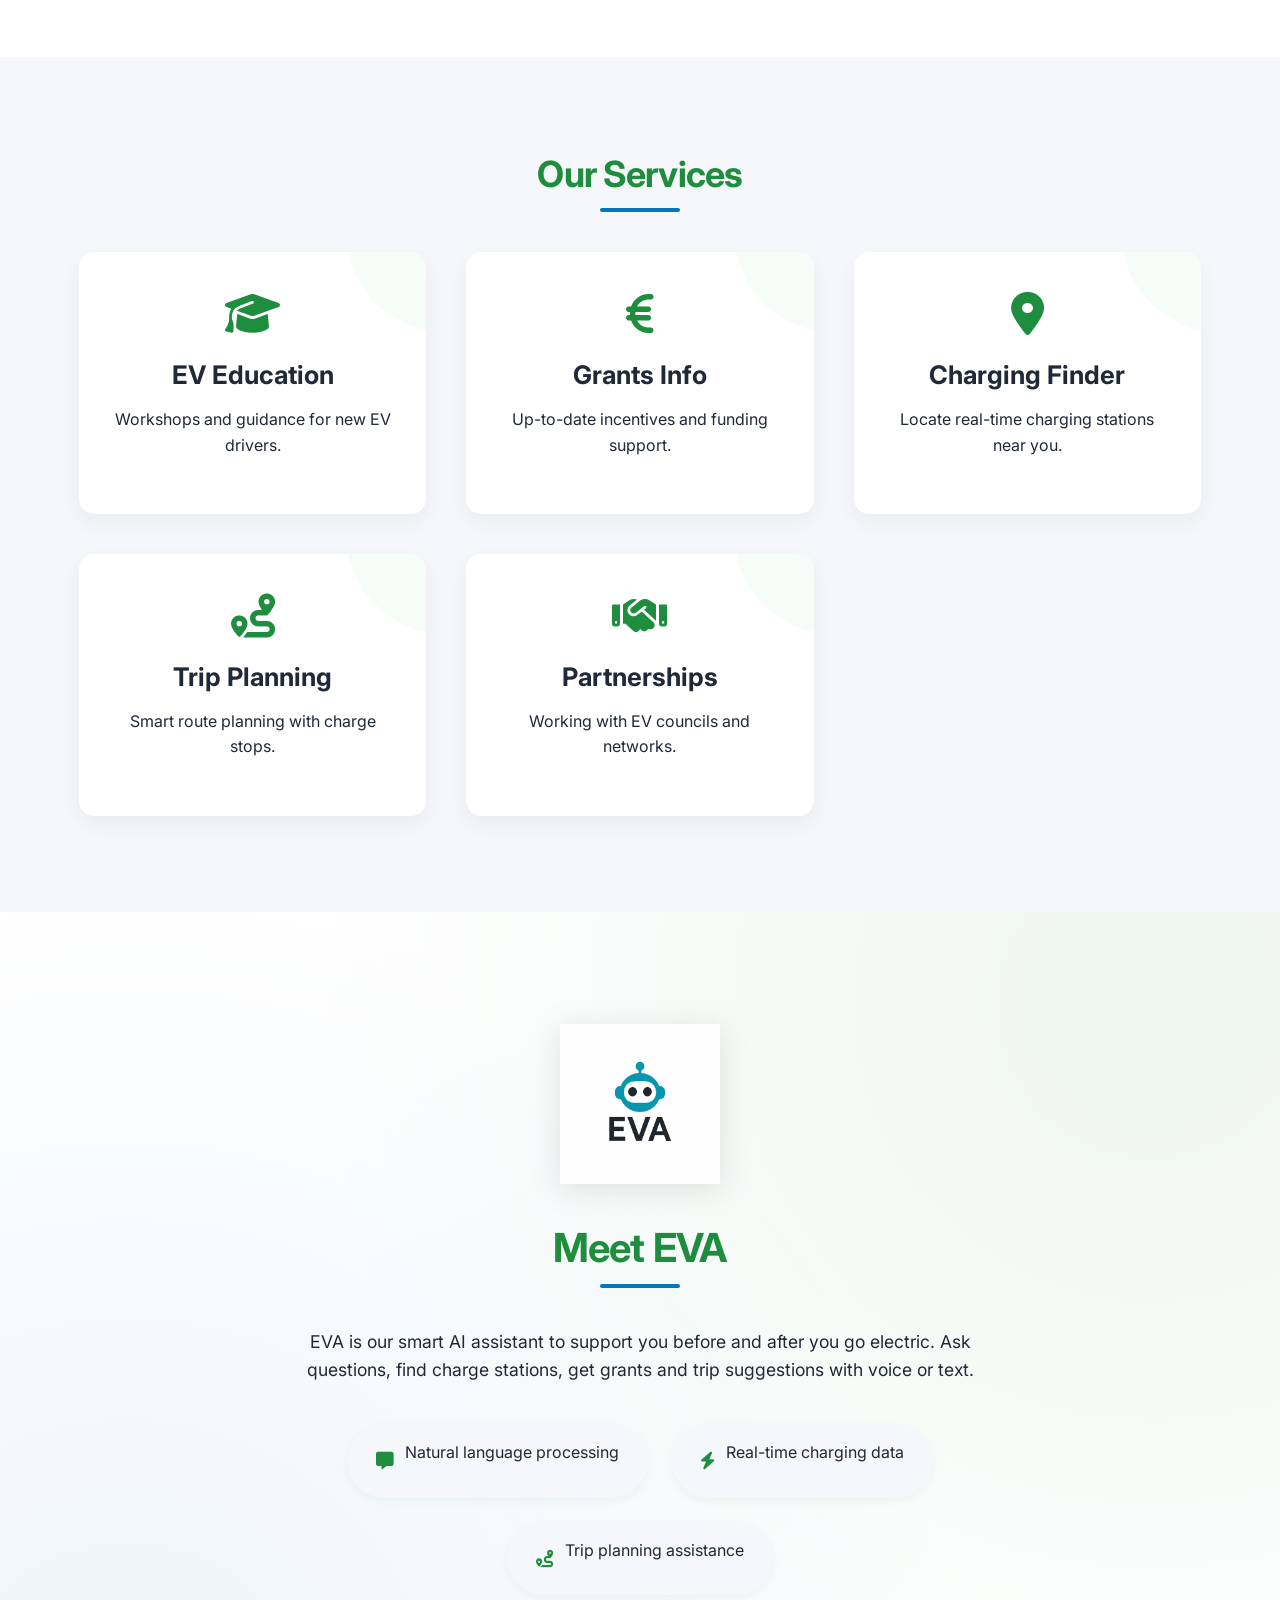
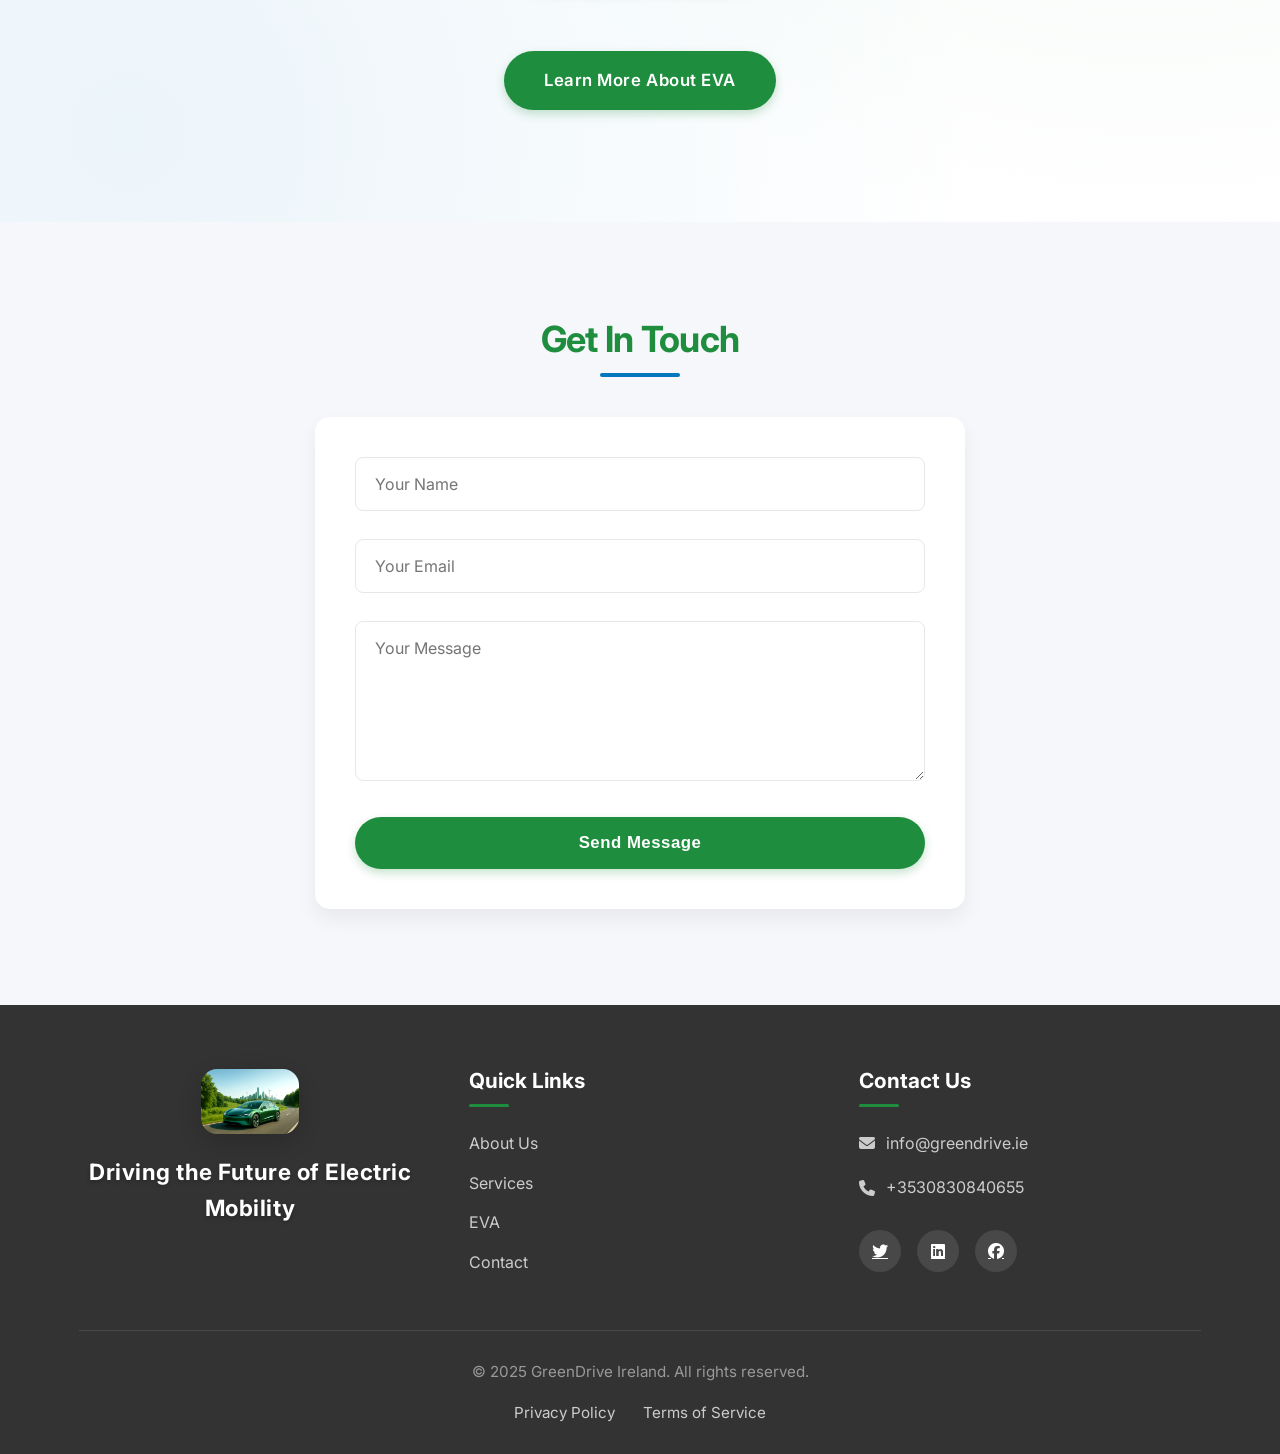
==== commit a162a86f: "Third Commit" ====
--- a/frontend/index.html
+++ b/frontend/index.html
@@ -6,7 +6,7 @@
   <title>GreenDrive Ireland | Electric Mobility Solutions</title>
   <link rel="stylesheet" href="https://cdnjs.cloudflare.com/ajax/libs/font-awesome/6.4.0/css/all.min.css">
   <link href="https://fonts.googleapis.com/css2?family=Inter:wght@400;500;600;700&display=swap" rel="stylesheet">
-  <link rel="stylesheet" href="style.css">
+  <link rel="stylesheet" href="./style.css">
 </head>
 <body>
   <header class="header">
